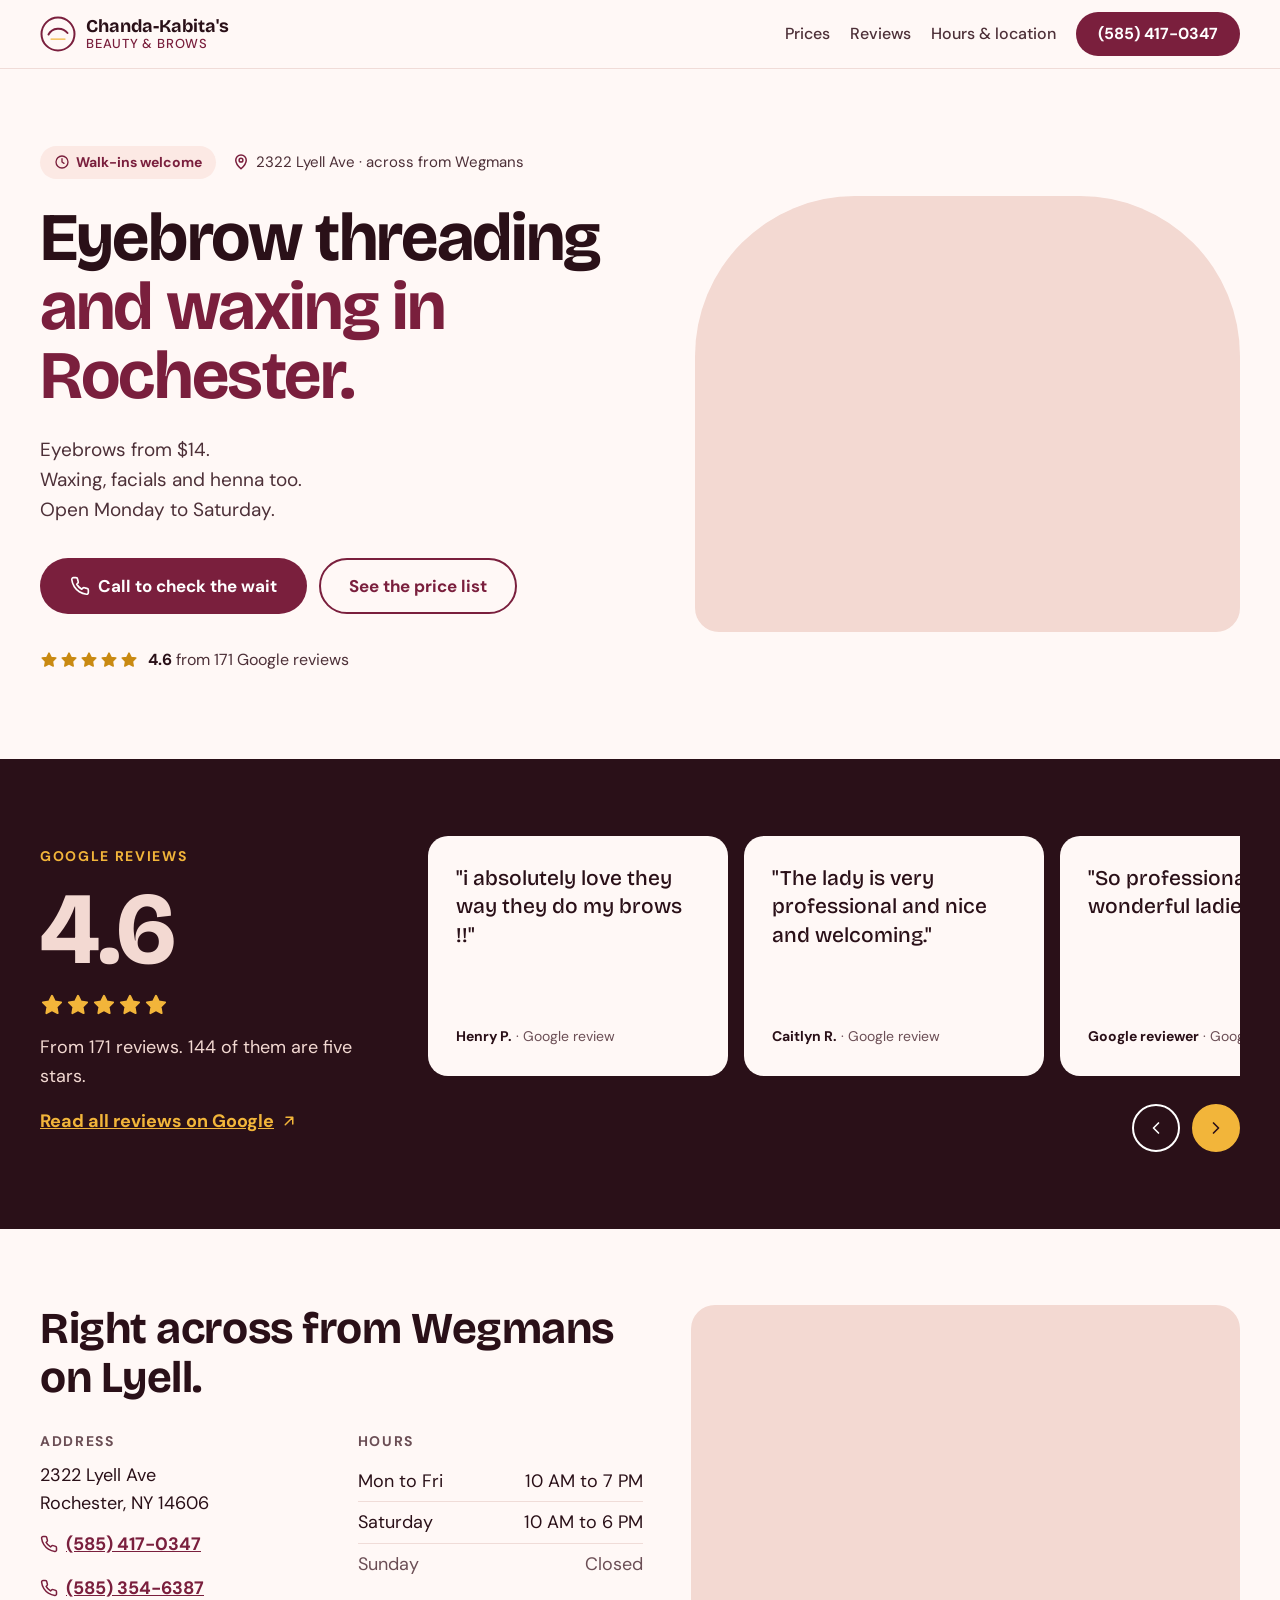
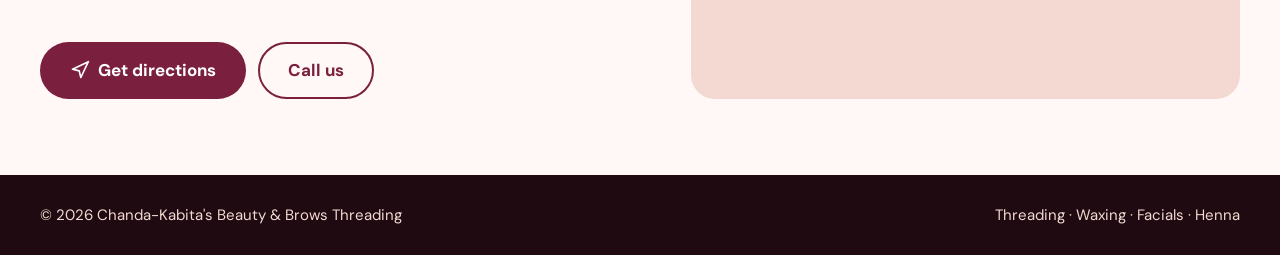
==== index.html @ d8225348 "Build two-page static site for Chanda-Kabita's Beauty & Brows Homepage with hero, Google reviews car" ====
<!DOCTYPE html>
<html lang="en">
<head>
  <meta charset="utf-8">
  <meta name="viewport" content="width=device-width, initial-scale=1">
  <title>Chanda-Kabita's Beauty &amp; Brows Threading | Eyebrow Threading in Rochester, NY</title>
  <meta name="description" content="Eyebrow threading from $14, plus waxing, facials and henna at 2322 Lyell Ave, Rochester, across from Wegmans. Walk-ins welcome, open Monday to Saturday.">
  <link rel="icon" href="images/logo.svg" type="image/svg+xml">
  <link rel="preconnect" href="https://fonts.googleapis.com">
  <link rel="preconnect" href="https://fonts.gstatic.com" crossorigin>
  <link rel="stylesheet" href="https://fonts.googleapis.com/css2?family=Bricolage+Grotesque:wght@500;700&family=DM+Sans:wght@400;500;700&display=swap">
  <link rel="stylesheet" href="css/styles.css">
  <script type="application/ld+json">
  {
    "@context": "https://schema.org",
    "@type": "BeautySalon",
    "name": "Chanda-Kabita's Beauty & Brows Threading",
    "telephone": ["+1-585-417-0347", "+1-585-354-6387"],
    "priceRange": "$",
    "address": {
      "@type": "PostalAddress",
      "streetAddress": "2322 Lyell Ave",
      "addressLocality": "Rochester",
      "addressRegion": "NY",
      "postalCode": "14606",
      "addressCountry": "US"
    },
    "openingHoursSpecification": [
      {
        "@type": "OpeningHoursSpecification",
        "dayOfWeek": ["Monday", "Tuesday", "Wednesday", "Thursday", "Friday"],
        "opens": "10:00",
        "closes": "19:00"
      },
      {
        "@type": "OpeningHoursSpecification",
        "dayOfWeek": "Saturday",
        "opens": "10:00",
        "closes": "18:00"
      }
    ]
  }
  </script>
</head>
<body>
  <!-- Icon sprite: 24px grid, 2px stroke, round caps (stroke styles come from .icon in styles.css) -->
  <svg width="0" height="0" style="position:absolute" aria-hidden="true" focusable="false">
    <symbol id="i-clock" viewBox="0 0 24 24"><circle cx="12" cy="12" r="9"/><path d="M12 7v5l3 2"/></symbol>
    <symbol id="i-pin" viewBox="0 0 24 24"><path d="M12 21s-7-6.2-7-11.5a7 7 0 0 1 14 0C19 14.8 12 21 12 21z"/><circle cx="12" cy="9.5" r="2.5"/></symbol>
    <symbol id="i-star" viewBox="0 0 24 24"><path d="M12 2.8l2.8 5.7 6.3.9-4.55 4.45 1.07 6.27L12 17.15l-5.62 2.97 1.07-6.27L2.9 9.4l6.3-.9z"/></symbol>
    <symbol id="i-phone" viewBox="0 0 24 24"><path d="M22 16.92v3a2 2 0 0 1-2.18 2 19.8 19.8 0 0 1-8.63-3.07 19.5 19.5 0 0 1-6-6A19.8 19.8 0 0 1 2.12 4.18 2 2 0 0 1 4.11 2h3a2 2 0 0 1 2 1.72c.13.96.36 1.9.7 2.81a2 2 0 0 1-.45 2.11L8.09 9.91a16 16 0 0 0 6 6l1.27-1.27a2 2 0 0 1 2.11-.45c.91.34 1.85.57 2.81.7A2 2 0 0 1 22 16.92z"/></symbol>
    <symbol id="i-directions" viewBox="0 0 24 24"><path d="M3 11l19-9-9 19-2-8-8-2z"/></symbol>
    <symbol id="i-external" viewBox="0 0 24 24"><path d="M7 17L17 7M8 7h9v9"/></symbol>
    <symbol id="i-chevron-left" viewBox="0 0 24 24"><path d="M15 18l-6-6 6-6"/></symbol>
    <symbol id="i-chevron-right" viewBox="0 0 24 24"><path d="M9 18l6-6-6-6"/></symbol>
  </svg>

  <header class="site-header">
    <div class="container header-inner">
      <a class="logo" href="index.html">
        <img src="images/logo.svg" alt="" width="36" height="36">
        <span class="logo-text">
          <span class="logo-name">Chanda-Kabita's</span>
          <span class="logo-tag">Beauty &amp; Brows</span>
        </span>
      </a>
      <nav class="site-nav" aria-label="Main">
        <a href="prices.html">Prices</a>
        <a href="#reviews">Reviews</a>
        <a href="#visit">Hours &amp; location</a>
        <a class="btn btn-primary" href="tel:+15854170347">(585) 417-0347</a>
      </nav>
    </div>
  </header>

  <main>
    <section class="section hero">
      <div class="container hero-grid">
        <div class="hero-text">
          <div class="hero-meta">
            <span class="badge"><svg class="icon" aria-hidden="true"><use href="#i-clock"/></svg>Walk-ins welcome</span>
            <span class="hero-location"><svg class="icon" aria-hidden="true"><use href="#i-pin"/></svg>2322 Lyell Ave · across from Wegmans</span>
          </div>
          <h1>Eyebrow threading <span class="accent">and waxing in Rochester.</span></h1>
          <p class="hero-lines">Eyebrows from $14.<br>Waxing, facials and henna too.<br>Open Monday to Saturday.</p>
          <div class="btn-row">
            <a class="btn btn-primary" href="tel:+15854170347"><svg class="icon" aria-hidden="true"><use href="#i-phone"/></svg>Call to check the wait</a>
            <a class="btn btn-secondary" href="prices.html">See the price list</a>
          </div>
          <a class="hero-rating" href="#reviews">
            <span class="stars" aria-hidden="true">
              <svg class="icon"><use href="#i-star"/></svg><svg class="icon"><use href="#i-star"/></svg><svg class="icon"><use href="#i-star"/></svg><svg class="icon"><use href="#i-star"/></svg><svg class="icon"><use href="#i-star"/></svg>
            </span>
            <span><strong>4.6</strong> from 171 Google reviews</span>
          </a>
        </div>
        <div class="hero-photo">
          <!-- The frame's --blush-2 background shows until images/hero.jpg is added; onerror hides the broken-image icon. -->
          <img src="images/hero.jpg" alt="The owner of Chanda-Kabita's Beauty & Brows Threading at the Lyell Ave salon" width="1000" height="800" onerror="this.remove()">
        </div>
      </div>
    </section>

    <section class="section band-dark" id="reviews" aria-labelledby="reviews-heading">
      <div class="container reviews-grid">
        <div class="reviews-summary">
          <p class="eyebrow" id="reviews-heading">Google reviews</p>
          <p class="rating-big">4.6</p>
          <span class="stars" role="img" aria-label="4.6 out of 5 stars">
            <svg class="icon" aria-hidden="true"><use href="#i-star"/></svg><svg class="icon" aria-hidden="true"><use href="#i-star"/></svg><svg class="icon" aria-hidden="true"><use href="#i-star"/></svg><svg class="icon" aria-hidden="true"><use href="#i-star"/></svg><svg class="icon" aria-hidden="true"><use href="#i-star"/></svg>
          </span>
          <p>From 171 reviews. 144 of them are five stars.</p>
          <a class="link-gold" href="https://www.google.com/maps/search/?api=1&amp;query=Chanda-Kabita%27s+Beauty+%26+Brows+Threading+2322+Lyell+Ave+Rochester" target="_blank" rel="noopener">Read all reviews on Google<svg class="icon" aria-hidden="true"><use href="#i-external"/></svg></a>
        </div>

        <div class="reviews-carousel">
          <div class="review-track" tabindex="0" aria-label="Customer reviews from Google, scrollable" data-carousel-track>
            <figure class="review-card">
              <blockquote>"i absolutely love they way they do my brows !!"</blockquote>
              <figcaption><strong>Henry P.</strong> · Google review</figcaption>
            </figure>
            <figure class="review-card">
              <blockquote>"The lady is very professional and nice and welcoming."</blockquote>
              <figcaption><strong>Caitlyn R.</strong> · Google review</figcaption>
            </figure>
            <figure class="review-card">
              <blockquote>"So professional and wonderful ladies!"</blockquote>
              <figcaption><strong>Google reviewer</strong> · Google review</figcaption>
            </figure>
            <!--
              To add a review, copy this card above this comment and paste in the real
              review text and reviewer name from Google. Do not edit or invent wording.

            <figure class="review-card">
              <blockquote>"Review text exactly as written on Google"</blockquote>
              <figcaption><strong>First name L.</strong> · Google review</figcaption>
            </figure>
            -->
          </div>
          <div class="carousel-controls">
            <button class="carousel-btn" type="button" aria-label="Previous reviews" data-carousel-prev>
              <svg class="icon" aria-hidden="true"><use href="#i-chevron-left"/></svg>
            </button>
            <button class="carousel-btn carousel-btn-next" type="button" aria-label="Next reviews" data-carousel-next>
              <svg class="icon" aria-hidden="true"><use href="#i-chevron-right"/></svg>
            </button>
          </div>
        </div>
      </div>
    </section>

    <section class="section" id="visit">
      <div class="container visit-grid">
        <div>
          <h2>Right across from Wegmans on Lyell.</h2>
          <div class="visit-details">
            <div>
              <h3>Address</h3>
              <address>
                2322 Lyell Ave<br>
                Rochester, NY 14606
              </address>
              <ul class="phone-list">
                <li><a href="tel:+15854170347"><svg class="icon" aria-hidden="true"><use href="#i-phone"/></svg>(585) 417-0347</a></li>
                <li><a href="tel:+15853546387"><svg class="icon" aria-hidden="true"><use href="#i-phone"/></svg>(585) 354-6387</a></li>
              </ul>
            </div>
            <div>
              <h3>Hours</h3>
              <ul class="hours">
                <li><span>Mon to Fri</span><span>10 AM to 7 PM</span></li>
                <li><span>Saturday</span><span>10 AM to 6 PM</span></li>
                <li class="closed"><span>Sunday</span><span>Closed</span></li>
              </ul>
            </div>
          </div>
          <div class="btn-row">
            <a class="btn btn-primary" href="https://www.google.com/maps/dir/?api=1&amp;destination=2322+Lyell+Ave+Rochester+NY+14606" target="_blank" rel="noopener"><svg class="icon" aria-hidden="true"><use href="#i-directions"/></svg>Get directions</a>
            <a class="btn btn-secondary" href="tel:+15854170347">Call us</a>
          </div>
        </div>
        <div class="map-frame">
          <iframe src="https://www.google.com/maps?q=2322+Lyell+Ave,+Rochester,+NY+14606&amp;output=embed" title="Map of Chanda-Kabita's at 2322 Lyell Ave, Rochester, NY" loading="lazy" referrerpolicy="no-referrer-when-downgrade"></iframe>
        </div>
      </div>
    </section>
  </main>

  <footer class="site-footer">
    <div class="container footer-inner">
      <p>© 2026 Chanda-Kabita's Beauty &amp; Brows Threading</p>
      <p>Threading · Waxing · Facials · Henna</p>
    </div>
  </footer>

  <script src="js/reviews.js"></script>
</body>
</html>
---- css/styles.css ----
/* Chanda-Kabita's Beauty & Brows Threading: shared styles and design tokens */

:root {
  --bg: #FFF8F6;
  --ink: #2A1018;
  --ink-soft: #4D3038;
  --muted: #6B4E55;
  --maroon: #7A1F3D;
  --maroon-dark: #4E1026;
  --blush: #FCE9E4;
  --blush-2: #F3D9D2;
  --line: #F0DCD8;
  --gold: #F2B53A;
  --gold-dark: #C98A12;
  --footer: #1E0A10;
  --white: #FFFFFF;

  --font-head: "Bricolage Grotesque", system-ui, sans-serif;
  --font-body: "DM Sans", system-ui, sans-serif;
  --section-pad: clamp(48px, 6vw, 80px);
  --header-offset: 96px;
}

/* Base */

*,
*::before,
*::after {
  box-sizing: border-box;
}

html {
  scroll-behavior: smooth;
}

body {
  margin: 0;
  background: var(--bg);
  color: var(--ink);
  font-family: var(--font-body);
  font-size: 17px;
  line-height: 1.6;
  -webkit-font-smoothing: antialiased;
}

@media (min-width: 900px) {
  body {
    font-size: 18px;
  }
}

h1,
h2,
h3 {
  margin: 0;
  font-family: var(--font-head);
  font-weight: 700;
  color: var(--ink);
}

h1 {
  font-size: clamp(40px, 5.4vw, 68px);
  line-height: 1.02;
  letter-spacing: -0.02em;
}

h2 {
  font-size: clamp(30px, 3.6vw, 44px);
  line-height: 1.1;
  letter-spacing: -0.01em;
}

p {
  margin: 0;
}

a {
  color: var(--maroon);
}

a:hover {
  color: var(--maroon-dark);
}

a:focus-visible,
button:focus-visible,
[tabindex]:focus-visible {
  outline: 3px solid var(--gold-dark);
  outline-offset: 3px;
}

img {
  display: block;
  max-width: 100%;
}

.icon {
  width: 20px;
  height: 20px;
  flex: none;
  fill: none;
  stroke: currentColor;
  stroke-width: 2;
  stroke-linecap: round;
  stroke-linejoin: round;
}

.container {
  width: 100%;
  max-width: 1248px; /* 1200px content + 24px padding each side */
  margin: 0 auto;
  padding: 0 24px;
}

.section {
  padding: var(--section-pad) 0;
}

[id] {
  scroll-margin-top: var(--header-offset);
}

.eyebrow {
  margin-bottom: 12px;
  font-size: 14px;
  font-weight: 700;
  letter-spacing: 0.12em;
  text-transform: uppercase;
  color: var(--maroon);
}

/* Buttons and badges */

.btn {
  display: inline-flex;
  align-items: center;
  justify-content: center;
  gap: 8px;
  min-height: 44px;
  padding: 16px 28px;
  border: 2px solid transparent;
  border-radius: 999px;
  font: 700 17px/1.2 var(--font-body);
  text-decoration: none;
  cursor: pointer;
  transition: background-color 0.15s, color 0.15s, border-color 0.15s;
}

.btn-primary {
  background: var(--maroon);
  color: var(--white);
}

.btn-primary:hover {
  background: var(--maroon-dark);
  color: var(--white);
}

.btn-secondary {
  background: transparent;
  border-color: var(--maroon);
  color: var(--maroon);
}

.btn-secondary:hover {
  background: var(--maroon);
  color: var(--white);
}

.btn-gold {
  background: var(--gold);
  color: var(--ink);
}

.btn-gold:hover {
  background: var(--white);
  color: var(--ink);
}

.btn-outline-light {
  background: transparent;
  border-color: var(--white);
  color: var(--white);
}

.btn-outline-light:hover {
  background: var(--white);
  color: var(--ink);
}

.btn-row {
  display: flex;
  flex-wrap: wrap;
  gap: 12px;
}

.badge {
  display: inline-flex;
  align-items: center;
  gap: 6px;
  padding: 8px 14px;
  border-radius: 999px;
  background: var(--blush);
  color: var(--maroon);
  font-size: 14px;
  font-weight: 700;
  line-height: 1.2;
}

.badge .icon {
  width: 16px;
  height: 16px;
}

.stars {
  display: inline-flex;
  gap: 2px;
  color: var(--gold-dark);
}

.stars .icon {
  width: 18px;
  height: 18px;
  fill: currentColor;
}

/* Header */

.site-header {
  position: sticky;
  top: 0;
  z-index: 10;
  background: rgb(255 248 246 / 0.94);
  -webkit-backdrop-filter: blur(8px);
  backdrop-filter: blur(8px);
  border-bottom: 1px solid var(--line);
}

.header-inner {
  display: flex;
  align-items: center;
  justify-content: space-between;
  gap: 8px 24px;
  padding-top: 12px;
  padding-bottom: 12px;
}

.logo {
  display: inline-flex;
  align-items: center;
  gap: 10px;
  min-height: 44px;
  color: var(--ink);
  text-decoration: none;
}

.logo:hover {
  color: var(--ink);
}

.logo img {
  width: 36px;
  height: 36px;
}

.logo-text {
  display: flex;
  flex-direction: column;
  line-height: 1.15;
}

.logo-name {
  font-family: var(--font-head);
  font-size: 18px;
  font-weight: 700;
}

.logo-tag {
  font-size: 13px;
  font-weight: 500;
  letter-spacing: 0.06em;
  text-transform: uppercase;
  color: var(--maroon);
}

.site-nav {
  display: flex;
  flex-wrap: wrap;
  align-items: center;
  gap: 4px 20px;
}

.site-nav a:not(.btn) {
  display: inline-flex;
  align-items: center;
  min-height: 44px;
  color: var(--ink-soft);
  font-size: 16px;
  font-weight: 500;
  text-decoration: none;
}

.site-nav a:not(.btn):hover {
  color: var(--maroon);
}

.site-nav a[aria-current="page"] {
  color: var(--maroon);
  font-weight: 700;
}

.site-nav .btn {
  padding: 10px 20px;
  font-size: 16px;
}

@media (max-width: 760px) {
  :root {
    --header-offset: 150px;
  }

  .header-inner {
    flex-wrap: wrap;
  }

  .site-nav {
    width: 100%;
    gap: 0 16px;
  }

  .site-nav .btn {
    margin-left: auto;
  }
}

/* Hero */

.hero-grid {
  display: grid;
  grid-template-columns: 1.1fr 1fr;
  align-items: center;
  gap: 56px;
}

.hero-meta {
  display: flex;
  flex-wrap: wrap;
  align-items: center;
  gap: 10px 16px;
  margin-bottom: 24px;
}

.hero-location {
  display: inline-flex;
  align-items: center;
  gap: 6px;
  font-size: 15px;
  color: var(--ink-soft);
}

.hero-location .icon {
  width: 18px;
  height: 18px;
  color: var(--maroon);
}

.hero h1 .accent {
  display: block;
  color: var(--maroon);
}

.hero-lines {
  margin: 24px 0 32px;
  font-size: 19px;
  color: var(--ink-soft);
}

.hero-rating {
  display: inline-flex;
  flex-wrap: wrap;
  align-items: center;
  gap: 10px;
  min-height: 44px;
  margin-top: 24px;
  color: var(--ink-soft);
  font-size: 16px;
  text-decoration: none;
}

.hero-rating strong {
  color: var(--ink);
}

.hero-rating:hover span {
  text-decoration: underline;
}

.hero-photo {
  aspect-ratio: 5 / 4;
  overflow: hidden;
  border-radius: 160px 160px 24px 24px;
  background: var(--blush-2);
}

.hero-photo img {
  width: 100%;
  height: 100%;
  object-fit: cover;
}

@media (max-width: 860px) {
  .hero-grid {
    grid-template-columns: 1fr;
    gap: 40px;
  }
}

/* Reviews band */

.band-dark {
  background: var(--ink);
  color: var(--white);
}

.reviews-grid {
  display: grid;
  grid-template-columns: minmax(260px, 340px) minmax(0, 1fr);
  align-items: center;
  gap: 48px;
}

.reviews-summary .eyebrow {
  color: var(--gold);
}

.rating-big {
  font-family: var(--font-head);
  font-size: clamp(64px, 8vw, 104px);
  font-weight: 700;
  line-height: 1;
  letter-spacing: -0.03em;
}

.reviews-summary .stars {
  margin: 12px 0 16px;
  color: var(--gold);
}

.reviews-summary .stars .icon {
  width: 24px;
  height: 24px;
}

.reviews-summary p {
  color: var(--blush-2);
}

.link-gold {
  display: inline-flex;
  align-items: center;
  gap: 6px;
  min-height: 44px;
  margin-top: 8px;
  color: var(--gold);
  font-weight: 700;
}

.link-gold:hover {
  color: var(--white);
}

.link-gold .icon {
  width: 18px;
  height: 18px;
}

.review-track {
  display: flex;
  gap: 16px;
  overflow-x: auto;
  scroll-snap-type: x mandatory;
  scroll-behavior: smooth;
  padding-bottom: 12px;
  scrollbar-color: var(--muted) transparent;
}

.review-card {
  display: flex;
  flex: 0 0 300px;
  flex-direction: column;
  justify-content: space-between;
  gap: 24px;
  min-height: 240px;
  margin: 0;
  padding: 28px;
  border-radius: 20px;
  background: var(--bg);
  color: var(--ink);
  scroll-snap-align: start;
}

.review-card blockquote {
  margin: 0;
  font-family: var(--font-head);
  font-size: 21px;
  font-weight: 500;
  line-height: 1.35;
}

.review-card figcaption {
  font-size: 14px;
  color: var(--muted);
}

.review-card figcaption strong {
  color: var(--ink);
}

.carousel-controls {
  display: flex;
  justify-content: flex-end;
  gap: 12px;
  margin-top: 16px;
}

.carousel-btn {
  display: inline-flex;
  align-items: center;
  justify-content: center;
  width: 48px;
  height: 48px;
  padding: 0;
  border: 2px solid var(--white);
  border-radius: 50%;
  background: transparent;
  color: var(--white);
  cursor: pointer;
}

.carousel-btn:hover {
  background: var(--white);
  color: var(--ink);
}

.carousel-btn-next {
  border-color: var(--gold);
  background: var(--gold);
  color: var(--ink);
}

.carousel-btn-next:hover {
  border-color: var(--white);
}

.carousel-btn:focus-visible,
.review-track:focus-visible {
  outline-color: var(--gold);
}

@media (max-width: 860px) {
  .reviews-grid {
    grid-template-columns: minmax(0, 1fr);
    gap: 32px;
  }
}

@media (max-width: 600px) {
  .review-card {
    flex-basis: 82%;
  }
}

/* Visit */

.visit-grid {
  display: grid;
  grid-template-columns: minmax(0, 1.1fr) minmax(0, 1fr);
  align-items: stretch;
  gap: 48px;
}

.visit-details {
  display: grid;
  grid-template-columns: repeat(2, minmax(0, 1fr));
  gap: 24px 32px;
  margin: 28px 0 32px;
}

.visit-details h3 {
  margin-bottom: 8px;
  font-family: var(--font-body);
  font-size: 14px;
  font-weight: 700;
  letter-spacing: 0.12em;
  text-transform: uppercase;
  color: var(--muted);
}

.visit-details address {
  font-style: normal;
}

.phone-list {
  margin: 4px 0 0;
  padding: 0;
  list-style: none;
}

.phone-list a {
  display: inline-flex;
  align-items: center;
  gap: 8px;
  min-height: 44px;
  font-weight: 700;
}

.phone-list .icon {
  width: 18px;
  height: 18px;
}

.hours {
  margin: 0;
  padding: 0;
  list-style: none;
}

.hours li {
  display: flex;
  justify-content: space-between;
  gap: 16px;
  padding: 6px 0;
  border-bottom: 1px solid var(--line);
}

.hours li:last-child {
  border-bottom: 0;
}

.hours .closed {
  color: var(--muted);
}

.map-frame {
  min-height: 320px;
  overflow: hidden;
  border-radius: 24px;
  background: var(--blush-2);
}

.map-frame iframe {
  display: block;
  width: 100%;
  height: 100%;
  min-height: 320px;
  border: 0;
}

@media (max-width: 860px) {
  .visit-grid {
    grid-template-columns: minmax(0, 1fr);
  }
}

@media (max-width: 480px) {
  .visit-details {
    grid-template-columns: minmax(0, 1fr);
  }
}

/* Price list */

.prices-top {
  display: grid;
  grid-template-columns: minmax(0, 1fr) minmax(260px, 360px);
  align-items: end;
  gap: 32px;
}

.prices-head {
  padding-bottom: 0;
}

.prices-intro {
  margin-top: 16px;
  font-size: 19px;
  color: var(--ink-soft);
}

.info-box {
  padding: 24px 28px;
  border-radius: 20px;
  background: var(--blush);
}

.info-box h2 {
  display: flex;
  align-items: center;
  gap: 8px;
  margin-bottom: 8px;
  font-family: var(--font-body);
  font-size: 14px;
  font-weight: 700;
  letter-spacing: 0.12em;
  text-transform: uppercase;
  color: var(--maroon);
}

.info-box .icon {
  width: 16px;
  height: 16px;
}

.info-box .hours li {
  border-color: var(--blush-2);
}

.price-grid {
  display: grid;
  grid-template-columns: repeat(auto-fit, minmax(min(320px, 100%), 1fr));
  align-items: start;
  gap: 24px;
}

.price-card {
  padding: 28px;
  border: 1px solid var(--line);
  border-radius: 24px;
  background: var(--white);
}

.price-card h2 {
  margin-bottom: 12px;
  font-size: 26px;
  color: var(--maroon);
}

.price-list {
  margin: 0;
  padding: 0;
  list-style: none;
}

.price-list li {
  display: flex;
  align-items: baseline;
  gap: 10px;
  padding: 7px 0;
}

.price-list .leader {
  flex: 1;
  min-width: 16px;
  border-bottom: 2px dotted var(--blush-2);
  transform: translateY(-4px);
}

.price-list .price {
  color: var(--maroon);
  font-weight: 700;
  white-space: nowrap;
}

.visit-band-inner {
  display: flex;
  flex-wrap: wrap;
  align-items: center;
  justify-content: space-between;
  gap: 24px;
}

.visit-band-inner p {
  display: flex;
  align-items: center;
  gap: 10px;
  font-family: var(--font-head);
  font-size: clamp(22px, 2.4vw, 28px);
  font-weight: 700;
  line-height: 1.2;
}

.visit-band-inner p .icon {
  width: 26px;
  height: 26px;
  color: var(--gold);
}

@media (max-width: 760px) {
  .prices-top {
    grid-template-columns: minmax(0, 1fr);
  }
}

/* Footer */

.site-footer {
  padding: 28px 0;
  background: var(--footer);
  color: var(--blush-2);
  font-size: 15px;
}

.footer-inner {
  display: flex;
  flex-wrap: wrap;
  justify-content: space-between;
  gap: 8px 24px;
}

@media (prefers-reduced-motion: reduce) {
  html,
  .review-track {
    scroll-behavior: auto;
  }
}
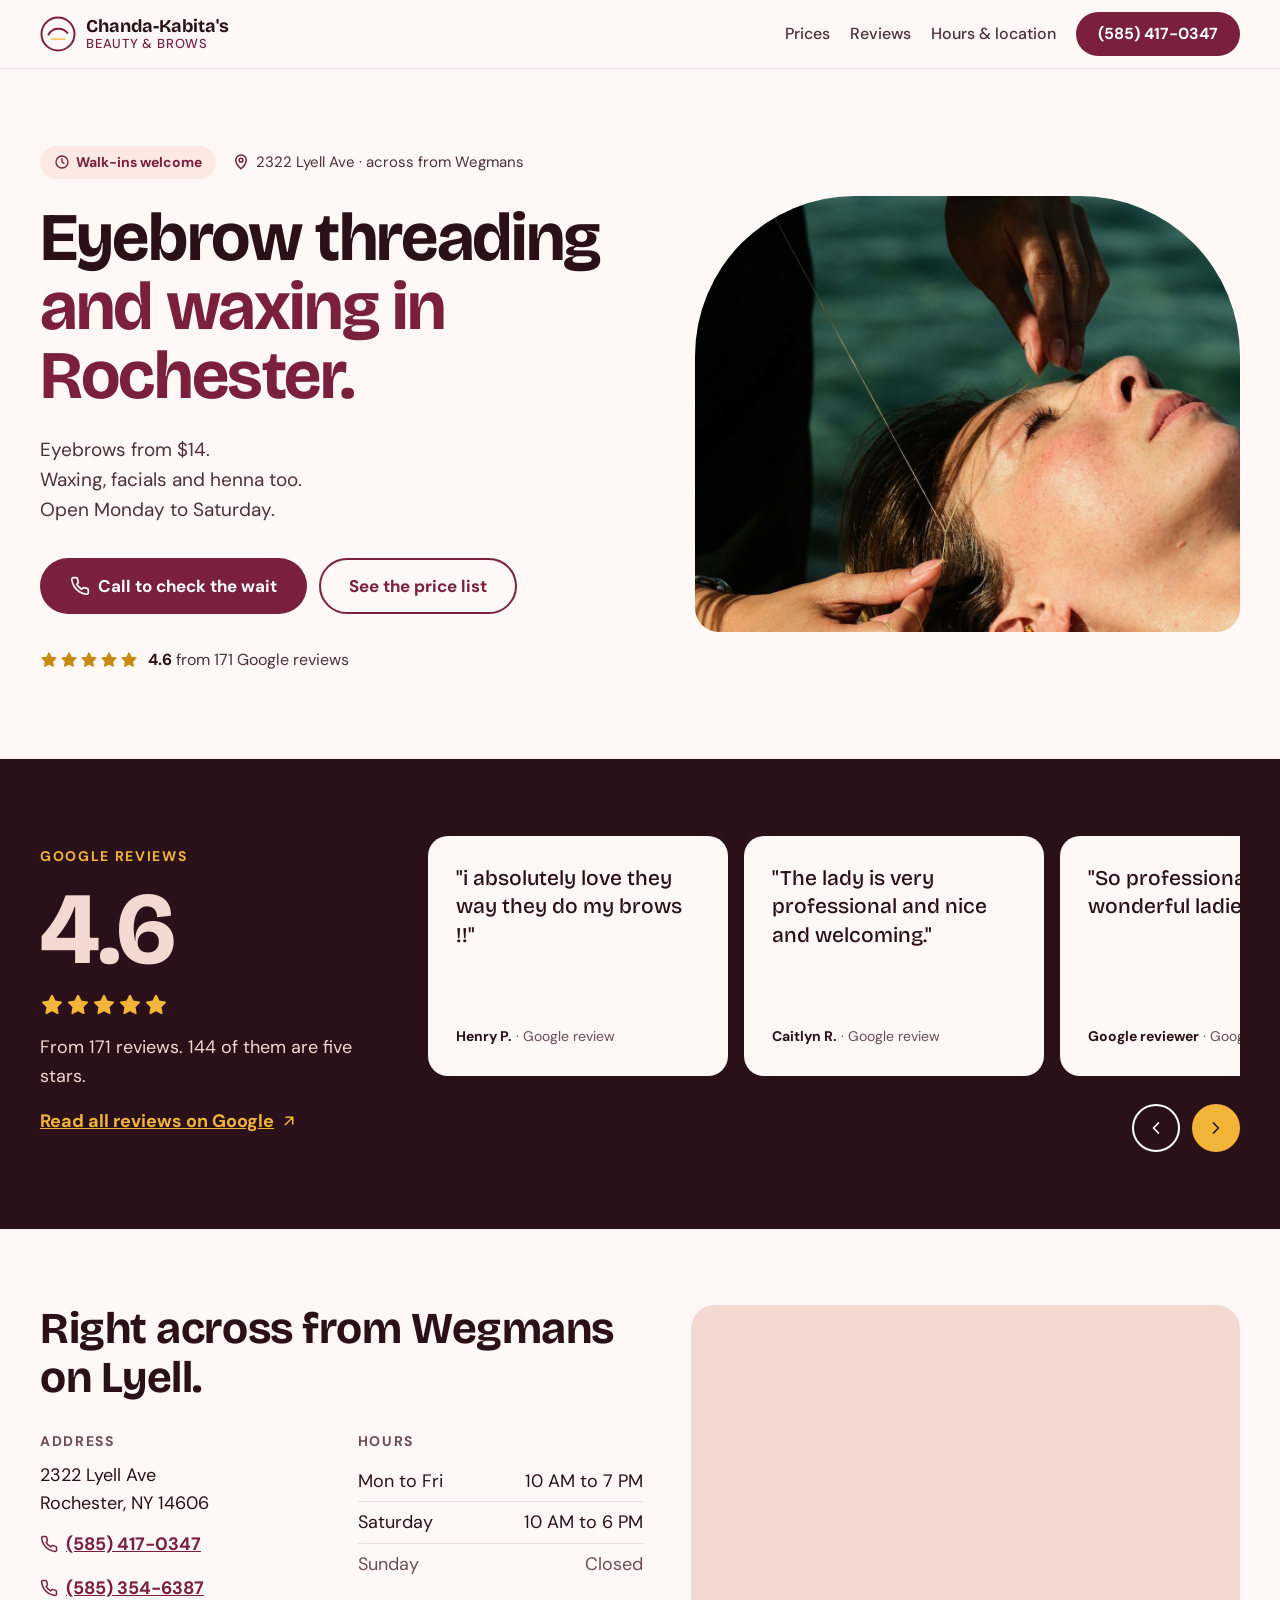
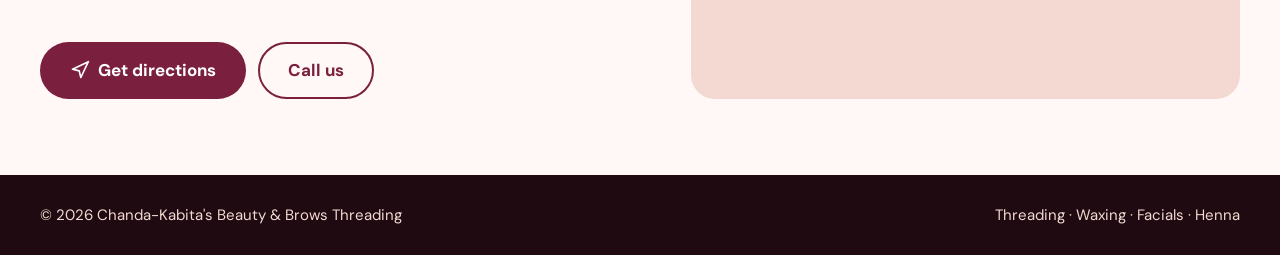
==== commit 0c2c5ab1: "Add stand-in hero photo from Unsplash Eyebrow threading photo by Rosalie Gdy (Unsplash License), cro" ====
--- a/index.html
+++ b/index.html
@@ -95,8 +95,9 @@
           </a>
         </div>
         <div class="hero-photo">
-          <!-- The frame's --blush-2 background shows until images/hero.jpg is added; onerror hides the broken-image icon. -->
-          <img src="images/hero.jpg" alt="The owner of Chanda-Kabita's Beauty & Brows Threading at the Lyell Ave salon" width="1000" height="800" onerror="this.remove()">
+          <!-- Stand-in stock photo by Rosalie Gdy on Unsplash (Unsplash License), https://unsplash.com/photos/cEKD2nZu4f0
+               Replace with the owner's photo when it arrives. onerror hides the broken-image icon if the file is missing. -->
+          <img src="images/hero.jpg" alt="A threader shaping a client's eyebrow with a length of cotton thread" width="1200" height="960" onerror="this.remove()">
         </div>
       </div>
     </section>
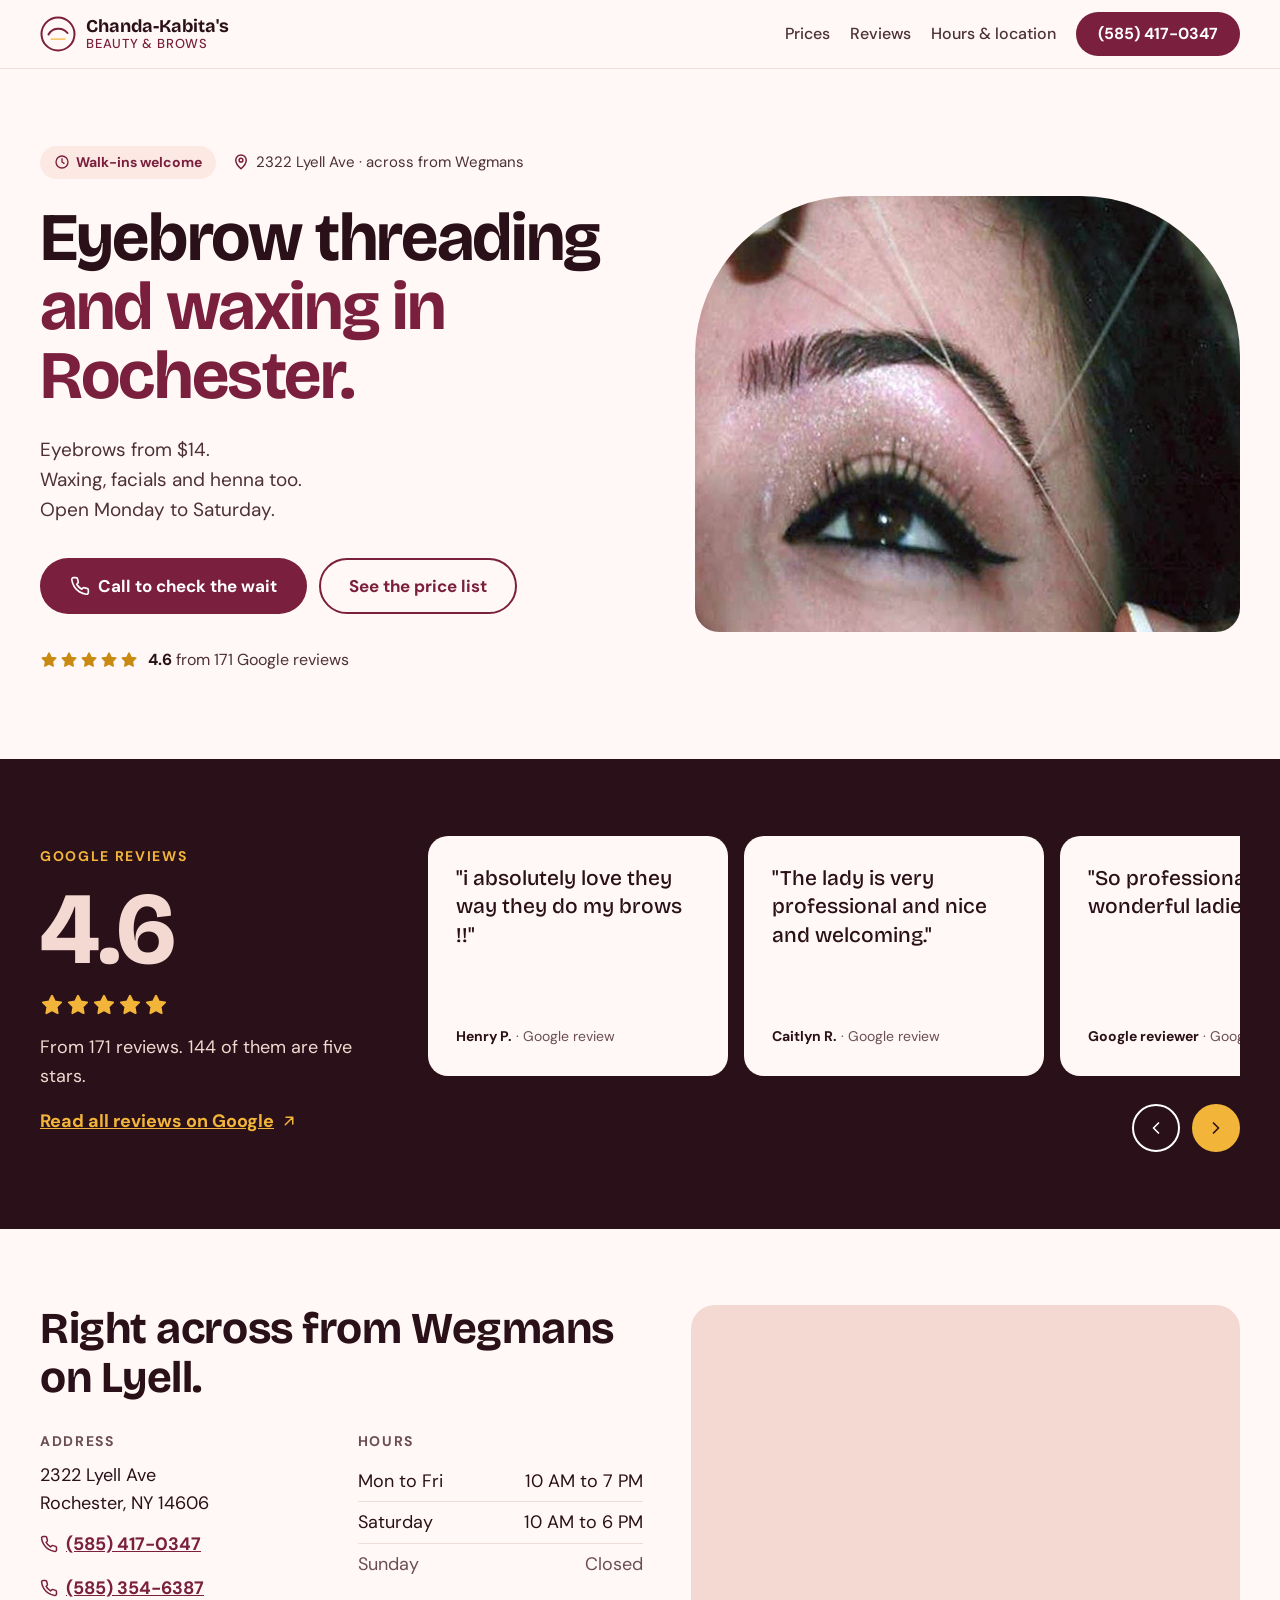
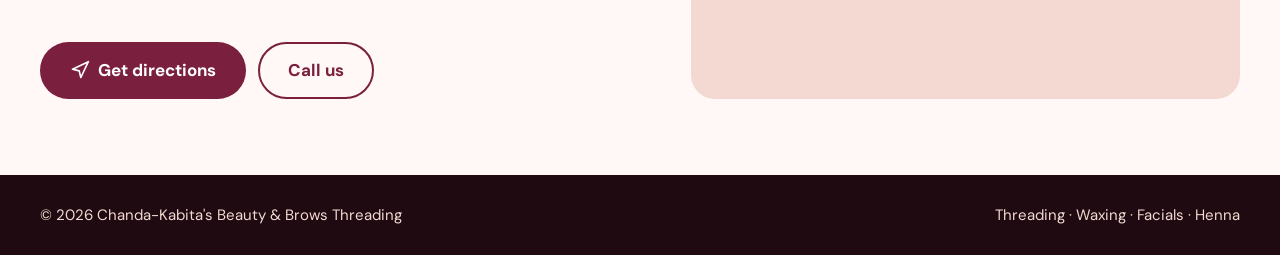
==== commit 56266a8d: "Use owner's eyebrow threading close-up as hero photo Replaces the Unsplash stand-in with the supplie" ====
--- a/index.html
+++ b/index.html
@@ -95,9 +95,8 @@
           </a>
         </div>
         <div class="hero-photo">
-          <!-- Stand-in stock photo by Rosalie Gdy on Unsplash (Unsplash License), https://unsplash.com/photos/cEKD2nZu4f0
-               Replace with the owner's photo when it arrives. onerror hides the broken-image icon if the file is missing. -->
-          <img src="images/hero.jpg" alt="A threader shaping a client's eyebrow with a length of cotton thread" width="1200" height="960" onerror="this.remove()">
+          <!-- onerror hides the broken-image icon if the file is missing; the frame's --blush-2 background shows instead. -->
+          <img src="images/hero.jpg" alt="Close-up of an eyebrow being shaped with threading, the thread crossing the brow above a made-up eye" width="900" height="720" onerror="this.remove()">
         </div>
       </div>
     </section>
